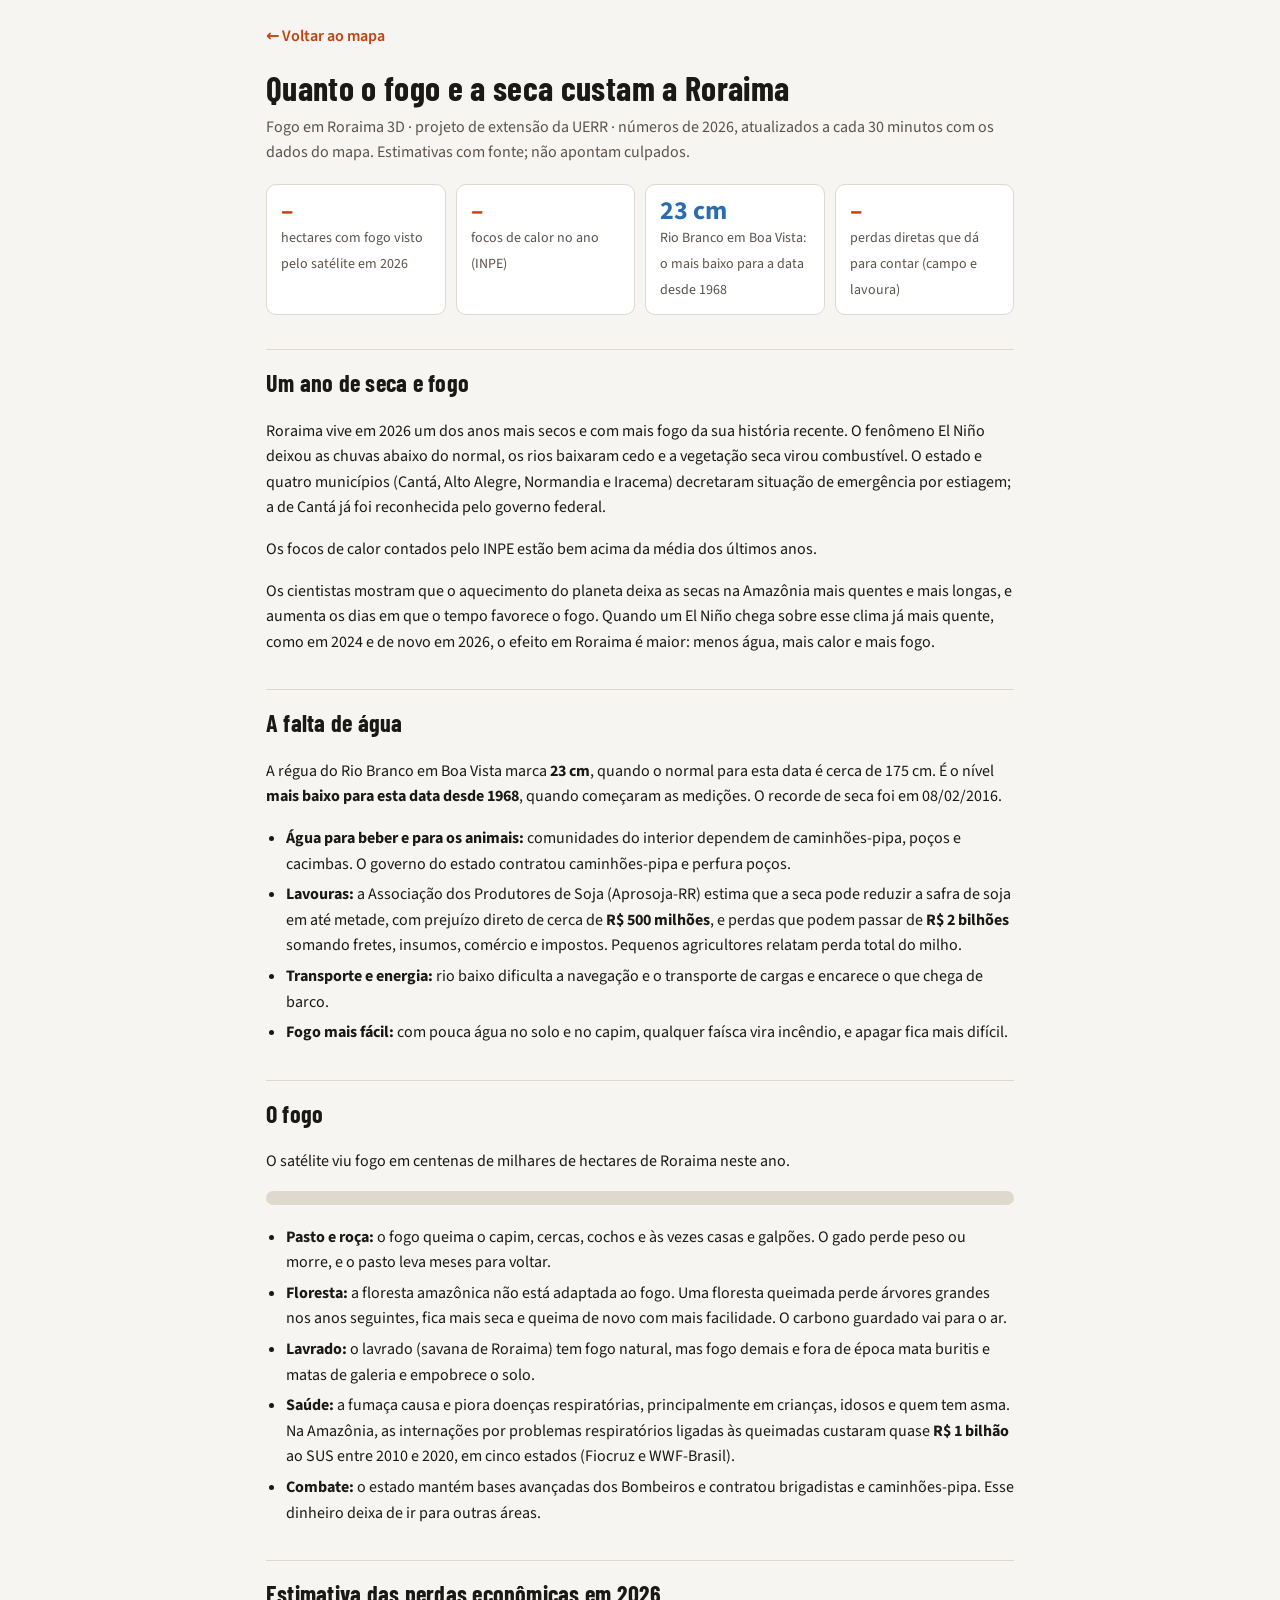
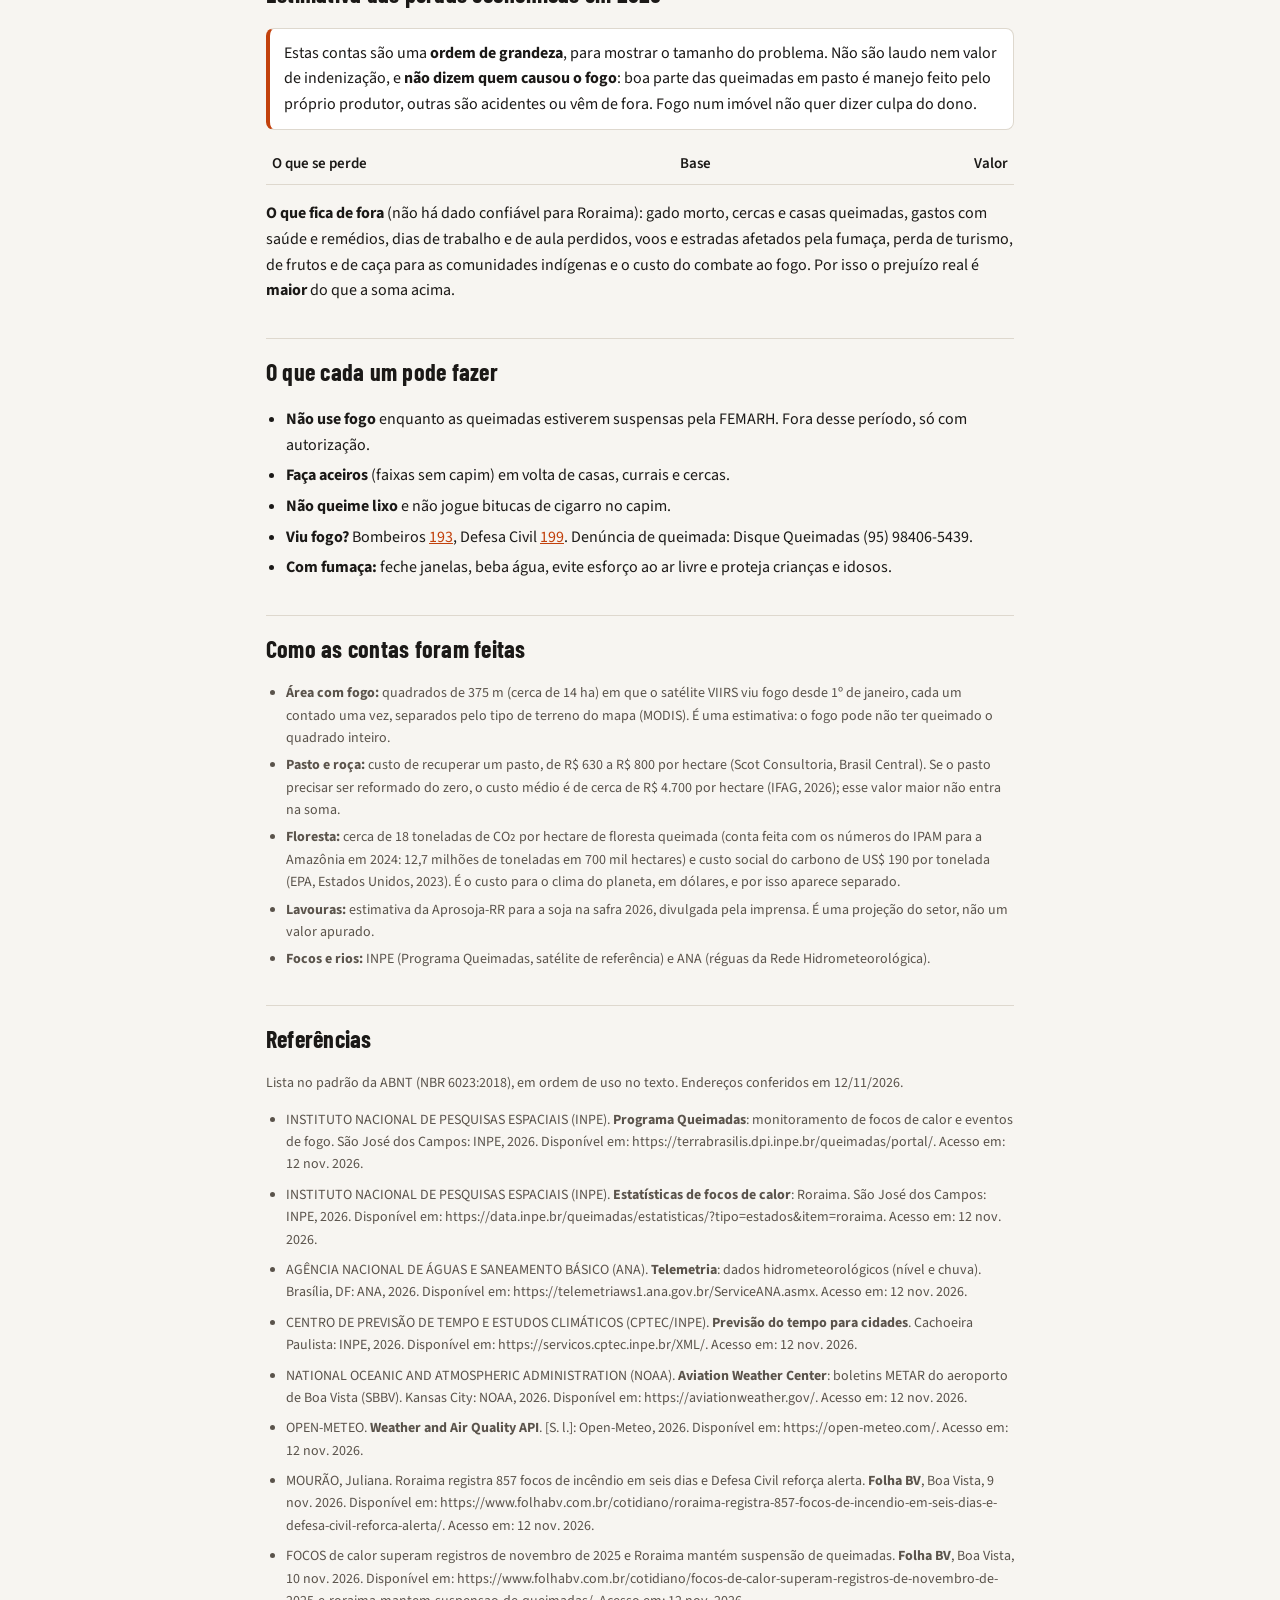
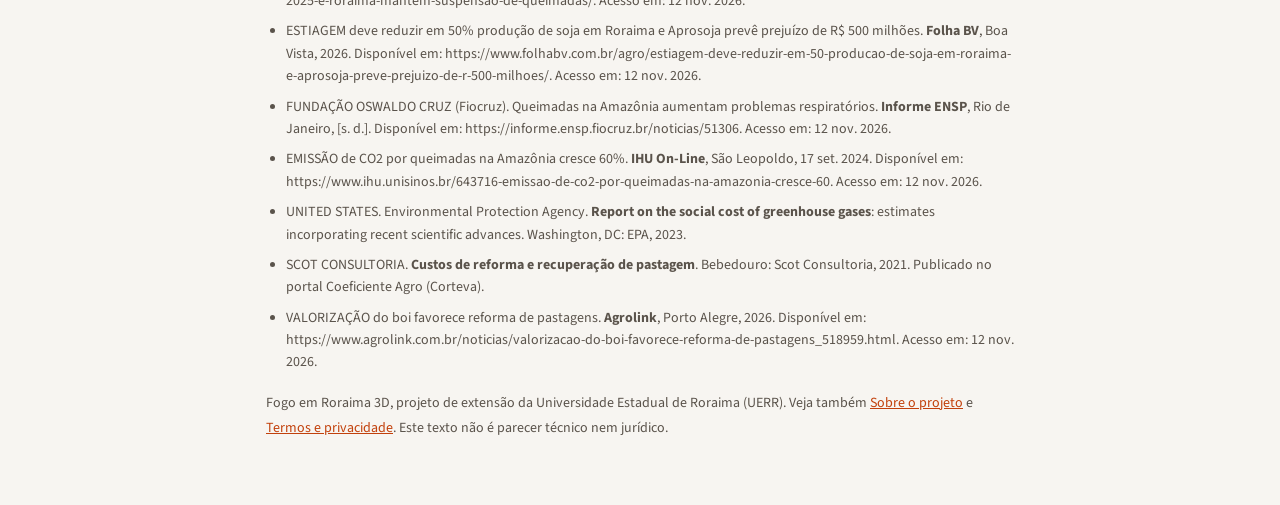
==== docs/impacto.html @ 9e8e38d8 "Relatório técnico por área; tempo medido; notícias e Diário Oficial automáticos; Resumo reorganizado" ====
<!doctype html>
<html lang="pt-BR">
<head>
<meta charset="utf-8">
<meta name="viewport" content="width=device-width,initial-scale=1">
<title>Quanto o fogo e a seca custam a Roraima – Fogo em Roraima 3D</title>
<meta name="description" content="As perdas econômicas do fogo e da seca em Roraima em 2026: pasto, floresta, lavouras, saúde e água. Estimativas com fontes, a partir dos dados de satélite do INPE e da ANA.">
<link rel="canonical" href="https://fogororaima.com.br/impacto.html">
<link rel="stylesheet" href="fonts.css">
<link rel="icon" href="favicon.ico" sizes="any">
<link rel="icon" type="image/svg+xml" href="icone.svg">
<meta property="og:title" content="Quanto o fogo e a seca custam a Roraima">
<meta property="og:description" content="Estimativas das perdas econômicas do fogo e da seca em Roraima, com fontes.">
<meta property="og:image" content="https://fogororaima.com.br/og.jpg">
<style>
:root { --bg: #f7f5f1; --ink: #1b1917; --muted: #5a534b; --line: #ded8ce; --accent: #c2410c; --card: #fff; --blue: #2b6cb0; }
@media (prefers-color-scheme: dark) { :root { --bg: #121110; --ink: #ece7df; --muted: #b3aba0; --line: #34302b; --accent: #ff7a2f; --card: #1c1a18; --blue: #6aa5e6; } }
* { box-sizing: border-box; }
body { margin: 0; background: var(--bg); color: var(--ink); font: 16px/1.6 system-ui, -apple-system, "Segoe UI", Roboto, sans-serif; }
main { max-width: 780px; margin: 0 auto; padding: 24px 16px 48px; }
a { color: var(--accent); }
.top { display: inline-block; margin-bottom: 18px; font-weight: 600; text-decoration: none; }
h1 { font-size: 30px; line-height: 1.15; margin: 0 0 8px; }
.sub { color: var(--muted); margin: 0 0 18px; }
h2 { font-size: 21px; margin: 34px 0 8px; padding-top: 14px; border-top: 1px solid var(--line); }
ul { padding-left: 20px; } li { margin: 5px 0; }
.cards { display: grid; grid-template-columns: repeat(auto-fit, minmax(165px, 1fr)); gap: 10px; margin: 16px 0; }
.card { background: var(--card); border: 1px solid var(--line); border-radius: 10px; padding: 12px 14px; }
.card b { display: block; font-size: 26px; line-height: 1.1; color: var(--accent); font-variant-numeric: tabular-nums; }
.card.blue b { color: var(--blue); }
.card span { font-size: 14px; color: var(--muted); }
.box { background: var(--card); border: 1px solid var(--line); border-left: 4px solid var(--accent); border-radius: 8px; padding: 12px 14px; margin: 14px 0; }
.box.blue { border-left-color: var(--blue); }
table { width: 100%; border-collapse: collapse; font-size: 15px; margin: 8px 0; }
td, th { text-align: left; padding: 8px 6px; border-bottom: 1px solid var(--line); vertical-align: top; }
th { font-weight: 600; } td.v { white-space: nowrap; font-weight: 600; text-align: right; font-variant-numeric: tabular-nums; }
tr.tot td { border-top: 2px solid var(--ink); font-weight: 700; }
.bar { display: flex; height: 14px; border-radius: 7px; overflow: hidden; margin: 8px 0 4px; background: var(--line); }
.bar i { display: block; height: 100%; }
.leg { display: flex; flex-wrap: wrap; gap: 4px 14px; font-size: 13.5px; color: var(--muted); }
.leg i { display: inline-block; width: 10px; height: 10px; border-radius: 2px; margin-right: 5px; }
small, .note { color: var(--muted); font-size: 14px; }
@media (max-width: 520px) { h1 { font-size: 25px; } table { font-size: 14px; } td.v { white-space: normal; } }
body { font-family: "Source Sans 3", "Segoe UI", system-ui, sans-serif; }
h1, h2 { font-family: "Barlow Condensed", "Arial Narrow", sans-serif; font-weight: 700; letter-spacing: .01em; }
h1 { font-size: 34px; } h2 { font-size: 24px; }
code { font-family: "IBM Plex Mono", ui-monospace, monospace; }
.refs li { margin: 8px 0; overflow-wrap: anywhere; }
</style>
</head>
<body>
<main>
<a class="top" href="./">← Voltar ao mapa</a>
<h1>Quanto o fogo e a seca custam a Roraima</h1>
<p class="sub">Fogo em Roraima 3D · projeto de extensão da UERR · números de <span id="ano">2026</span>, atualizados a cada 30 minutos com os dados do mapa. Estimativas com fonte; não apontam culpados.</p>

<div class="cards">
  <div class="card"><b id="cArea">–</b><span>hectares com fogo visto pelo satélite em <span class="yy">2026</span></span></div>
  <div class="card"><b id="cFocos">–</b><span>focos de calor no ano (INPE)</span></div>
  <div class="card blue"><b id="cRio">–</b><span id="cRioTx">Rio Branco em Boa Vista</span></div>
  <div class="card"><b id="cPerda">–</b><span>perdas diretas que dá para contar (campo e lavoura)</span></div>
</div>

<h2>Um ano de seca e fogo</h2>
<p>Roraima vive em <span class="yy">2026</span> um dos anos mais secos e com mais fogo da sua história recente. O fenômeno El Niño deixou as chuvas abaixo do normal, os rios baixaram cedo e a vegetação seca virou combustível. O estado e quatro municípios (Cantá, Alto Alegre, Normandia e Iracema) decretaram situação de emergência por estiagem; a de Cantá já foi reconhecida pelo governo federal.</p>
<p id="pFocos">Os focos de calor contados pelo INPE estão bem acima da média dos últimos anos.</p>
<p>Os cientistas mostram que o aquecimento do planeta deixa as secas na Amazônia mais quentes e mais longas, e aumenta os dias em que o tempo favorece o fogo. Quando um El Niño chega sobre esse clima já mais quente, como em 2024 e de novo em <span class="yy">2026</span>, o efeito em Roraima é maior: menos água, mais calor e mais fogo.</p>

<h2>A falta de água</h2>
<p id="pRio">O Rio Branco, em Boa Vista, está entre os níveis mais baixos já medidos para esta época do ano.</p>
<ul>
  <li><b>Água para beber e para os animais:</b> comunidades do interior dependem de caminhões-pipa, poços e cacimbas. O governo do estado contratou caminhões-pipa e perfura poços.</li>
  <li><b>Lavouras:</b> a Associação dos Produtores de Soja (Aprosoja-RR) estima que a seca pode reduzir a safra de soja em até metade, com prejuízo direto de cerca de <b>R$ 500 milhões</b>, e perdas que podem passar de <b>R$ 2 bilhões</b> somando fretes, insumos, comércio e impostos. Pequenos agricultores relatam perda total do milho.</li>
  <li><b>Transporte e energia:</b> rio baixo dificulta a navegação e o transporte de cargas e encarece o que chega de barco.</li>
  <li><b>Fogo mais fácil:</b> com pouca água no solo e no capim, qualquer faísca vira incêndio, e apagar fica mais difícil.</li>
</ul>

<h2>O fogo</h2>
<p id="pArea">O satélite viu fogo em centenas de milhares de hectares de Roraima neste ano.</p>
<div class="bar" id="bar"></div>
<div class="leg" id="leg"></div>
<p id="pTi"></p>
<ul>
  <li><b>Pasto e roça:</b> o fogo queima o capim, cercas, cochos e às vezes casas e galpões. O gado perde peso ou morre, e o pasto leva meses para voltar.</li>
  <li><b>Floresta:</b> a floresta amazônica não está adaptada ao fogo. Uma floresta queimada perde árvores grandes nos anos seguintes, fica mais seca e queima de novo com mais facilidade. O carbono guardado vai para o ar.</li>
  <li><b>Lavrado:</b> o lavrado (savana de Roraima) tem fogo natural, mas fogo demais e fora de época mata buritis e matas de galeria e empobrece o solo.</li>
  <li><b>Saúde:</b> a fumaça causa e piora doenças respiratórias, principalmente em crianças, idosos e quem tem asma. Na Amazônia, as internações por problemas respiratórios ligadas às queimadas custaram quase <b>R$ 1 bilhão</b> ao SUS entre 2010 e 2020, em cinco estados (Fiocruz e WWF-Brasil).</li>
  <li><b>Combate:</b> o estado mantém bases avançadas dos Bombeiros e contratou brigadistas e caminhões-pipa. Esse dinheiro deixa de ir para outras áreas.</li>
</ul>

<h2>Estimativa das perdas econômicas em <span class="yy">2026</span></h2>
<div class="box">Estas contas são uma <b>ordem de grandeza</b>, para mostrar o tamanho do problema. Não são laudo nem valor de indenização, e <b>não dizem quem causou o fogo</b>: boa parte das queimadas em pasto é manejo feito pelo próprio produtor, outras são acidentes ou vêm de fora. Fogo num imóvel não quer dizer culpa do dono.</div>
<table>
  <thead><tr><th>O que se perde</th><th>Base</th><th style="text-align:right">Valor</th></tr></thead>
  <tbody id="tbl"></tbody>
</table>
<p class="note" id="tblNote"></p>
<p><b>O que fica de fora</b> (não há dado confiável para Roraima): gado morto, cercas e casas queimadas, gastos com saúde e remédios, dias de trabalho e de aula perdidos, voos e estradas afetados pela fumaça, perda de turismo, de frutos e de caça para as comunidades indígenas e o custo do combate ao fogo. Por isso o prejuízo real é <b>maior</b> do que a soma acima.</p>

<h2>O que cada um pode fazer</h2>
<ul>
  <li><b>Não use fogo</b> enquanto as queimadas estiverem suspensas pela FEMARH. Fora desse período, só com autorização.</li>
  <li><b>Faça aceiros</b> (faixas sem capim) em volta de casas, currais e cercas.</li>
  <li><b>Não queime lixo</b> e não jogue bitucas de cigarro no capim.</li>
  <li><b>Viu fogo?</b> Bombeiros <a href="tel:193">193</a>, Defesa Civil <a href="tel:199">199</a>. Denúncia de queimada: Disque Queimadas (95) 98406-5439.</li>
  <li><b>Com fumaça:</b> feche janelas, beba água, evite esforço ao ar livre e proteja crianças e idosos.</li>
</ul>

<h2>Como as contas foram feitas</h2>
<ul class="note">
  <li><b>Área com fogo:</b> quadrados de 375 m (cerca de 14 ha) em que o satélite VIIRS viu fogo desde 1º de janeiro, cada um contado uma vez, separados pelo tipo de terreno do mapa (MODIS). É uma estimativa: o fogo pode não ter queimado o quadrado inteiro.</li>
  <li><b>Pasto e roça:</b> custo de recuperar um pasto, de R$ 630 a R$ 800 por hectare (Scot Consultoria, Brasil Central). Se o pasto precisar ser reformado do zero, o custo médio é de cerca de R$ 4.700 por hectare (IFAG, 2026); esse valor maior não entra na soma.</li>
  <li><b>Floresta:</b> cerca de 18 toneladas de CO₂ por hectare de floresta queimada (conta feita com os números do IPAM para a Amazônia em 2024: 12,7 milhões de toneladas em 700 mil hectares) e custo social do carbono de US$ 190 por tonelada (EPA, Estados Unidos, 2023). É o custo para o clima do planeta, em dólares, e por isso aparece separado.</li>
  <li><b>Lavouras:</b> estimativa da Aprosoja-RR para a soja na safra <span class="yy">2026</span>, divulgada pela imprensa. É uma projeção do setor, não um valor apurado.</li>
  <li><b>Focos e rios:</b> INPE (Programa Queimadas, satélite de referência) e ANA (réguas da Rede Hidrometeorológica).</li>
</ul>

<h2>Referências</h2>
<p class="note">Lista no padrão da ABNT (NBR 6023:2018), em ordem de uso no texto. Endereços conferidos em 12/11/2026.</p>
<ul class="note refs">
  <li>INSTITUTO NACIONAL DE PESQUISAS ESPACIAIS (INPE). <b>Programa Queimadas</b>: monitoramento de focos de calor e eventos de fogo. São José dos Campos: INPE, 2026. Disponível em: https://terrabrasilis.dpi.inpe.br/queimadas/portal/. Acesso em: 12 nov. 2026.</li>
  <li>INSTITUTO NACIONAL DE PESQUISAS ESPACIAIS (INPE). <b>Estatísticas de focos de calor</b>: Roraima. São José dos Campos: INPE, 2026. Disponível em: https://data.inpe.br/queimadas/estatisticas/?tipo=estados&amp;item=roraima. Acesso em: 12 nov. 2026.</li>
  <li>AGÊNCIA NACIONAL DE ÁGUAS E SANEAMENTO BÁSICO (ANA). <b>Telemetria</b>: dados hidrometeorológicos (nível e chuva). Brasília, DF: ANA, 2026. Disponível em: https://telemetriaws1.ana.gov.br/ServiceANA.asmx. Acesso em: 12 nov. 2026.</li>
  <li>CENTRO DE PREVISÃO DE TEMPO E ESTUDOS CLIMÁTICOS (CPTEC/INPE). <b>Previsão do tempo para cidades</b>. Cachoeira Paulista: INPE, 2026. Disponível em: https://servicos.cptec.inpe.br/XML/. Acesso em: 12 nov. 2026.</li>
  <li>NATIONAL OCEANIC AND ATMOSPHERIC ADMINISTRATION (NOAA). <b>Aviation Weather Center</b>: boletins METAR do aeroporto de Boa Vista (SBBV). Kansas City: NOAA, 2026. Disponível em: https://aviationweather.gov/. Acesso em: 12 nov. 2026.</li>
  <li>OPEN-METEO. <b>Weather and Air Quality API</b>. [S. l.]: Open-Meteo, 2026. Disponível em: https://open-meteo.com/. Acesso em: 12 nov. 2026.</li>
  <li>MOURÃO, Juliana. Roraima registra 857 focos de incêndio em seis dias e Defesa Civil reforça alerta. <b>Folha BV</b>, Boa Vista, 9 nov. 2026. Disponível em: https://www.folhabv.com.br/cotidiano/roraima-registra-857-focos-de-incendio-em-seis-dias-e-defesa-civil-reforca-alerta/. Acesso em: 12 nov. 2026.</li>
  <li>FOCOS de calor superam registros de novembro de 2025 e Roraima mantém suspensão de queimadas. <b>Folha BV</b>, Boa Vista, 10 nov. 2026. Disponível em: https://www.folhabv.com.br/cotidiano/focos-de-calor-superam-registros-de-novembro-de-2025-e-roraima-mantem-suspensao-de-queimadas/. Acesso em: 12 nov. 2026.</li>
  <li>ESTIAGEM deve reduzir em 50% produção de soja em Roraima e Aprosoja prevê prejuízo de R$ 500 milhões. <b>Folha BV</b>, Boa Vista, 2026. Disponível em: https://www.folhabv.com.br/agro/estiagem-deve-reduzir-em-50-producao-de-soja-em-roraima-e-aprosoja-preve-prejuizo-de-r-500-milhoes/. Acesso em: 12 nov. 2026.</li>
  <li>FUNDAÇÃO OSWALDO CRUZ (Fiocruz). Queimadas na Amazônia aumentam problemas respiratórios. <b>Informe ENSP</b>, Rio de Janeiro, [s. d.]. Disponível em: https://informe.ensp.fiocruz.br/noticias/51306. Acesso em: 12 nov. 2026.</li>
  <li>EMISSÃO de CO2 por queimadas na Amazônia cresce 60%. <b>IHU On-Line</b>, São Leopoldo, 17 set. 2024. Disponível em: https://www.ihu.unisinos.br/643716-emissao-de-co2-por-queimadas-na-amazonia-cresce-60. Acesso em: 12 nov. 2026.</li>
  <li>UNITED STATES. Environmental Protection Agency. <b>Report on the social cost of greenhouse gases</b>: estimates incorporating recent scientific advances. Washington, DC: EPA, 2023.</li>
  <li>SCOT CONSULTORIA. <b>Custos de reforma e recuperação de pastagem</b>. Bebedouro: Scot Consultoria, 2021. Publicado no portal Coeficiente Agro (Corteva).</li>
  <li>VALORIZAÇÃO do boi favorece reforma de pastagens. <b>Agrolink</b>, Porto Alegre, 2026. Disponível em: https://www.agrolink.com.br/noticias/valorizacao-do-boi-favorece-reforma-de-pastagens_518959.html. Acesso em: 12 nov. 2026.</li>
</ul>
<p><small>Fogo em Roraima 3D, projeto de extensão da Universidade Estadual de Roraima (UERR). Veja também <a href="sobre.html">Sobre o projeto</a> e <a href="termos.html">Termos e privacidade</a>. Este texto não é parecer técnico nem jurídico.</small></p>
</main>
<script>
(async () => {
  const get = f => fetch(f).then(r => r.ok ? r.json() : null).catch(() => null);
  const [I, H, S] = await Promise.all([get('impacto.json'), get('historico.json'), get('seca.json')]);
  const $ = id => document.getElementById(id), n0 = v => Math.round(v).toLocaleString('pt-BR');
  const mi = v => v >= 1e9 ? 'R$ ' + (v / 1e9).toLocaleString('pt-BR', { maximumFractionDigits: 1 }) + (v >= 2e9 ? ' bilhões' : ' bilhão') : 'R$ ' + n0(v / 1e6) + ' milhões';
  const usd = v => 'US$ ' + n0(v / 1e6) + ' milhões';
  if (I) document.querySelectorAll('.yy').forEach(e => e.textContent = I.ano);
  if (I) {
    const P = I.porTipo, pasto = (P['Campo ou pasto'] || 0) + (P['Agricultura'] || 0), flor = P['Floresta'] || 0, lav = P['Lavrado / savana'] || 0;
    $('cArea').textContent = n0(I.totalHa);
    $('pArea').innerHTML = 'Desde 1º de janeiro, o satélite viu fogo em cerca de <b>' + n0(I.totalHa) + ' hectares</b> de Roraima (' + n0(I.totalHa / 100) + ' km², cerca de ' + (I.totalHa / 22364400 * 100).toLocaleString('pt-BR', { maximumFractionDigits: 1 }) + '% da área do estado). Por tipo de terreno:';
    const cols = { 'Campo ou pasto': '#d08a2e', 'Floresta': '#2f6b3a', 'Lavrado / savana': '#b9a45a', 'Agricultura': '#e0b84a' };
    const parts = Object.entries(P).filter(([, v]) => v / I.totalHa >= 0.005);
    $('bar').innerHTML = parts.map(([k, v]) => '<i style="width:' + (v / I.totalHa * 100).toFixed(1) + '%;background:' + (cols[k] || '#888') + '" title="' + k + '"></i>').join('');
    $('leg').innerHTML = parts.map(([k, v]) => '<span><i style="background:' + (cols[k] || '#888') + '"></i>' + k + ': ' + n0(v) + ' ha (' + Math.round(v / I.totalHa * 100) + '%)</span>').join('');
    $('pTi').innerHTML = 'Cerca de <b>' + n0(I.tiHa) + ' hectares</b> (' + Math.round(I.tiHa / I.totalHa * 100) + '%) ficam dentro de Terras Indígenas, onde vivem comunidades que dependem da roça, da caça e da água dos igarapés.';
    // money: pasture recovery (low/high), forest carbon (USD), soy losses (sector estimate)
    const pLo = pasto * 630, pHi = pasto * 800, carb = flor * 18 * 190, soja = 500e6;
    $('cPerda').textContent = mi(pLo + soja) + '+';
    $('tbl').innerHTML =
      '<tr><td>Recuperar pasto e roça queimados</td><td>' + n0(pasto) + ' ha × R$ 630 a R$ 800</td><td class="v">' + mi(pLo) + ' a ' + mi(pHi) + '</td></tr>' +
      '<tr><td>Soja perdida na seca (Aprosoja-RR)</td><td>quebra de até 50% da safra</td><td class="v">' + mi(soja) + '</td></tr>' +
      '<tr class="tot"><td>Perdas diretas que dá para contar</td><td></td><td class="v">' + mi(pLo + soja) + ' a ' + mi(pHi + soja) + '</td></tr>' +
      '<tr><td>Efeito na economia (fretes, comércio, impostos)</td><td>projeção da Aprosoja-RR</td><td class="v">até R$ 2 bilhões</td></tr>' +
      '<tr><td>Custo para o clima: carbono da floresta queimada</td><td>' + n0(flor) + ' ha × 18 t CO₂ × US$ 190</td><td class="v">≈ ' + usd(carb) + '</td></tr>' +
      '<tr><td>Lavrado queimado</td><td>' + n0(lav) + ' ha</td><td class="v">sem valor em reais</td></tr>';
    $('tblNote').textContent = 'Área com fogo atualizada com os dados do mapa. Valores por hectare e da soja: fontes na seção "Como as contas foram feitas".';
  }
  if (H && H.anos && H.anos[H.ano]) {
    const y = H.ano, cur = H.anos[y].reduce((a, b) => a + b, 0), prev = (H.anos[y - 1] || []).reduce((a, b) => a + b, 0);
    const full = +H.ate.slice(5, 7) - 1, past = Object.keys(H.anos).map(Number).filter(a => a >= 1999 && a < y);
    const upTo = arr => arr.slice(0, full).reduce((a, b) => a + b, 0), avg = past.reduce((s, a) => s + upTo(H.anos[a]), 0) / past.length;
    const pct = Math.round((upTo(H.anos[y]) / avg - 1) * 100);
    $('cFocos').textContent = n0(cur);
    const mes = ['janeiro', 'fevereiro', 'março', 'abril', 'maio', 'junho', 'julho', 'agosto', 'setembro', 'outubro', 'novembro', 'dezembro'][full - 1];
    $('pFocos').innerHTML = 'O INPE já contou <b>' + n0(cur) + ' focos de calor</b> em Roraima em ' + y + ' (até ' + H.ate.split('-').reverse().slice(0, 2).join('/') + ')' + (prev && cur > prev ? ', mais do que em todo o ano de ' + (y - 1) + ' (' + n0(prev) + ')' : '') + '. De janeiro a ' + mes + ', foram ' + n0(upTo(H.anos[y])) + ' focos, <b>' + Math.abs(pct) + '% ' + (pct >= 0 ? 'acima' : 'abaixo') + ' da média</b> desde ' + past[0] + '.';
  }
  const st = S && S.stations && S.stations.find(s => s.code === '14620000');
  if (st && st.last) {
    $('cRio').textContent = n0(st.last.cm) + ' cm';
    $('cRioTx').textContent = 'Rio Branco em Boa Vista' + (st.rank === 1 ? ': o mais baixo para a data desde ' + st.firstYear : '');
    $('pRio').innerHTML = 'A régua do Rio Branco em Boa Vista marca <b>' + n0(st.last.cm) + ' cm</b>' + (st.med ? ', quando o normal para esta data é cerca de ' + n0(st.med) + ' cm' : '') + (st.rank === 1 ? '. É o nível <b>mais baixo para esta data desde ' + st.firstYear + '</b>, quando começaram as medições' : '') + '. O recorde de seca foi em ' + (st.record ? st.record.date.split('-').reverse().join('/') : '2016') + '.';
  }
})();
</script>
</body>
</html>
---- docs/fonts.css ----
/* Fontes servidas pelo próprio site (antes vinham do Google Fonts), só o subconjunto latino */
@font-face {
  font-family: 'Barlow Condensed';
  font-style: normal;
  font-weight: 600;
  font-display: swap;
  src: url(fonts/BarlowCondensed-600.woff2) format('woff2');
  unicode-range: U+0000-00FF, U+0131, U+0152-0153, U+02BB-02BC, U+02C6, U+02DA, U+02DC, U+0304, U+0308, U+0329, U+2000-206F, U+20AC, U+2122, U+2191, U+2193, U+2212, U+2215, U+FEFF, U+FFFD;
}
@font-face {
  font-family: 'Barlow Condensed';
  font-style: normal;
  font-weight: 700;
  font-display: swap;
  src: url(fonts/BarlowCondensed-700.woff2) format('woff2');
  unicode-range: U+0000-00FF, U+0131, U+0152-0153, U+02BB-02BC, U+02C6, U+02DA, U+02DC, U+0304, U+0308, U+0329, U+2000-206F, U+20AC, U+2122, U+2191, U+2193, U+2212, U+2215, U+FEFF, U+FFFD;
}
@font-face {
  font-family: 'IBM Plex Mono';
  font-style: normal;
  font-weight: 400;
  font-display: swap;
  src: url(fonts/IBMPlexMono-400.woff2) format('woff2');
  unicode-range: U+0000-00FF, U+0131, U+0152-0153, U+02BB-02BC, U+02C6, U+02DA, U+02DC, U+0304, U+0308, U+0329, U+2000-206F, U+20AC, U+2122, U+2191, U+2193, U+2212, U+2215, U+FEFF, U+FFFD;
}
@font-face {
  font-family: 'IBM Plex Mono';
  font-style: normal;
  font-weight: 500 600;
  font-display: swap;
  src: url(fonts/IBMPlexMono-500.woff2) format('woff2');
  unicode-range: U+0000-00FF, U+0131, U+0152-0153, U+02BB-02BC, U+02C6, U+02DA, U+02DC, U+0304, U+0308, U+0329, U+2000-206F, U+20AC, U+2122, U+2191, U+2193, U+2212, U+2215, U+FEFF, U+FFFD;
}
@font-face {
  font-family: 'Source Sans 3';
  font-style: normal;
  font-weight: 400;
  font-display: swap;
  src: url(fonts/SourceSans3-400.woff2) format('woff2');
  unicode-range: U+0000-00FF, U+0131, U+0152-0153, U+02BB-02BC, U+02C6, U+02DA, U+02DC, U+0304, U+0308, U+0329, U+2000-206F, U+20AC, U+2122, U+2191, U+2193, U+2212, U+2215, U+FEFF, U+FFFD;
}
@font-face {
  font-family: 'Source Sans 3';
  font-style: normal;
  font-weight: 600 700;
  font-display: swap;
  src: url(fonts/SourceSans3-600.woff2) format('woff2');
  unicode-range: U+0000-00FF, U+0131, U+0152-0153, U+02BB-02BC, U+02C6, U+02DA, U+02DC, U+0304, U+0308, U+0329, U+2000-206F, U+20AC, U+2122, U+2191, U+2193, U+2212, U+2215, U+FEFF, U+FFFD;
}
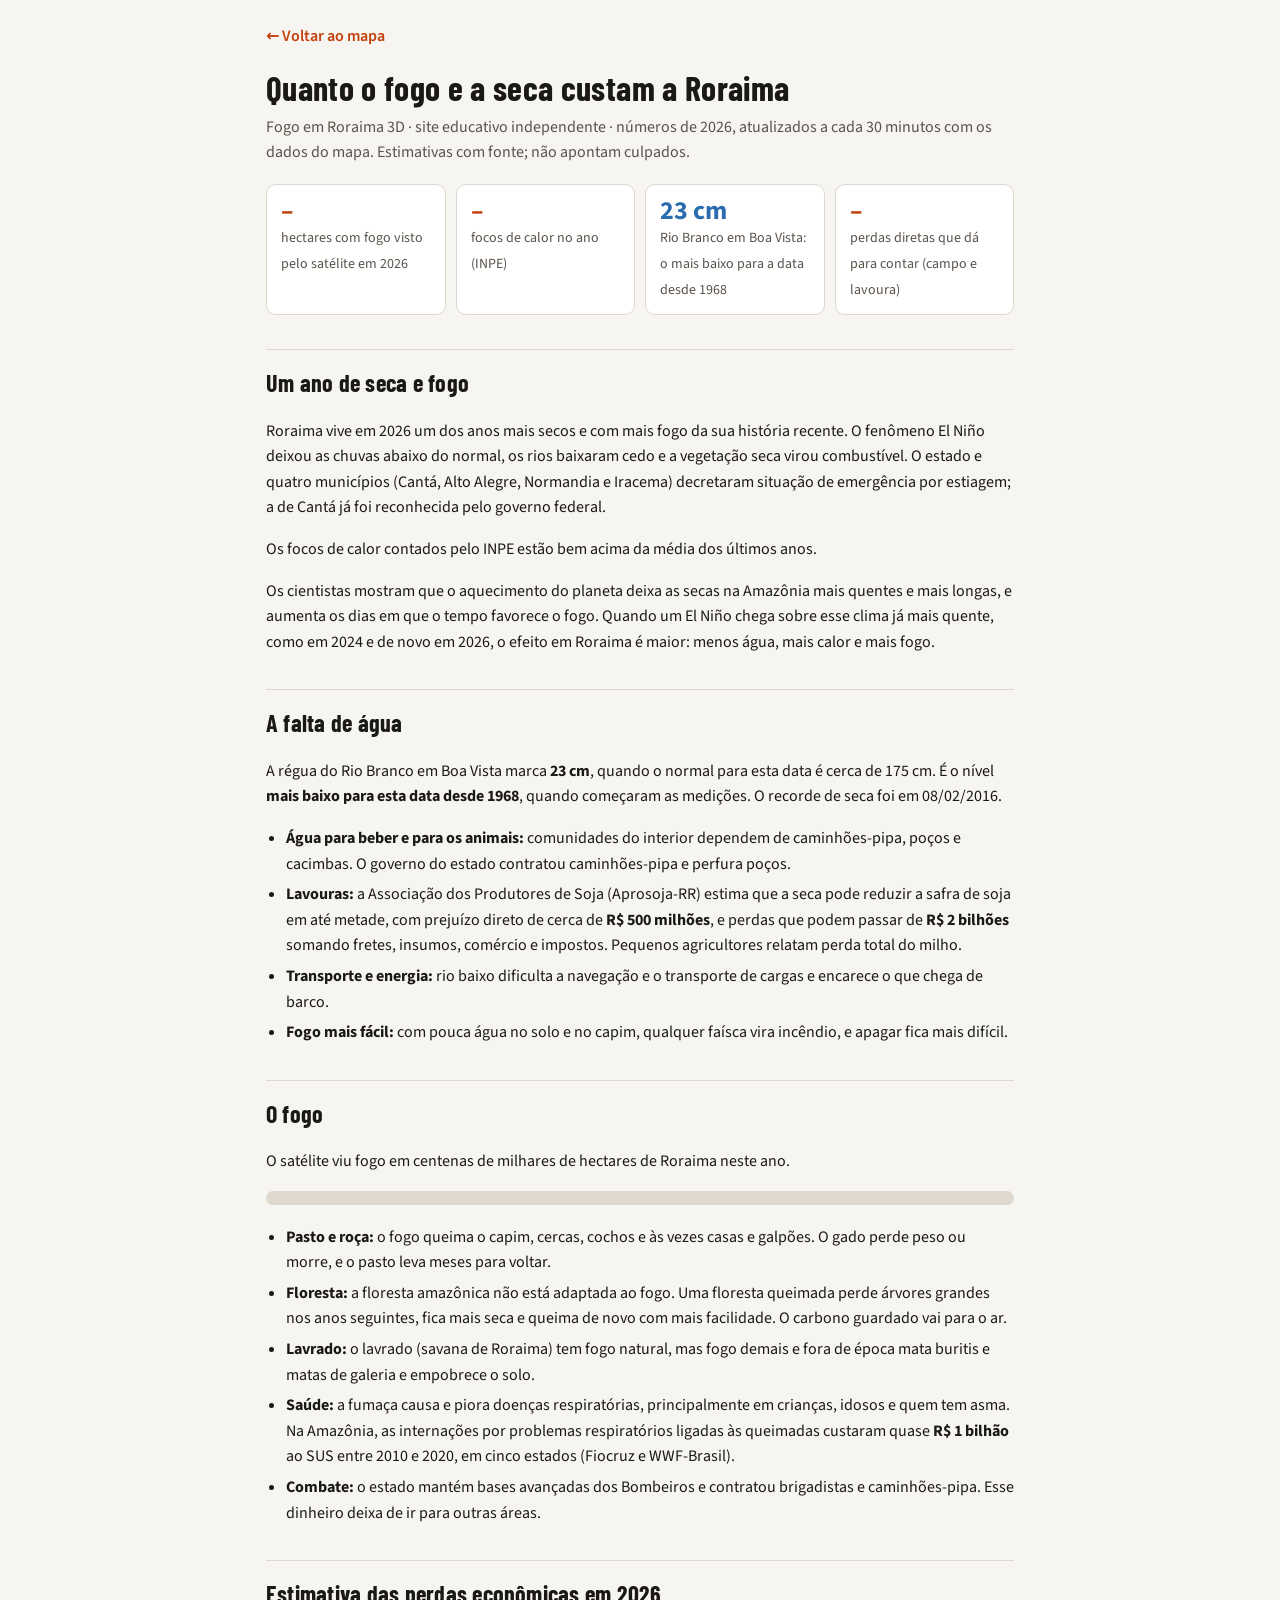
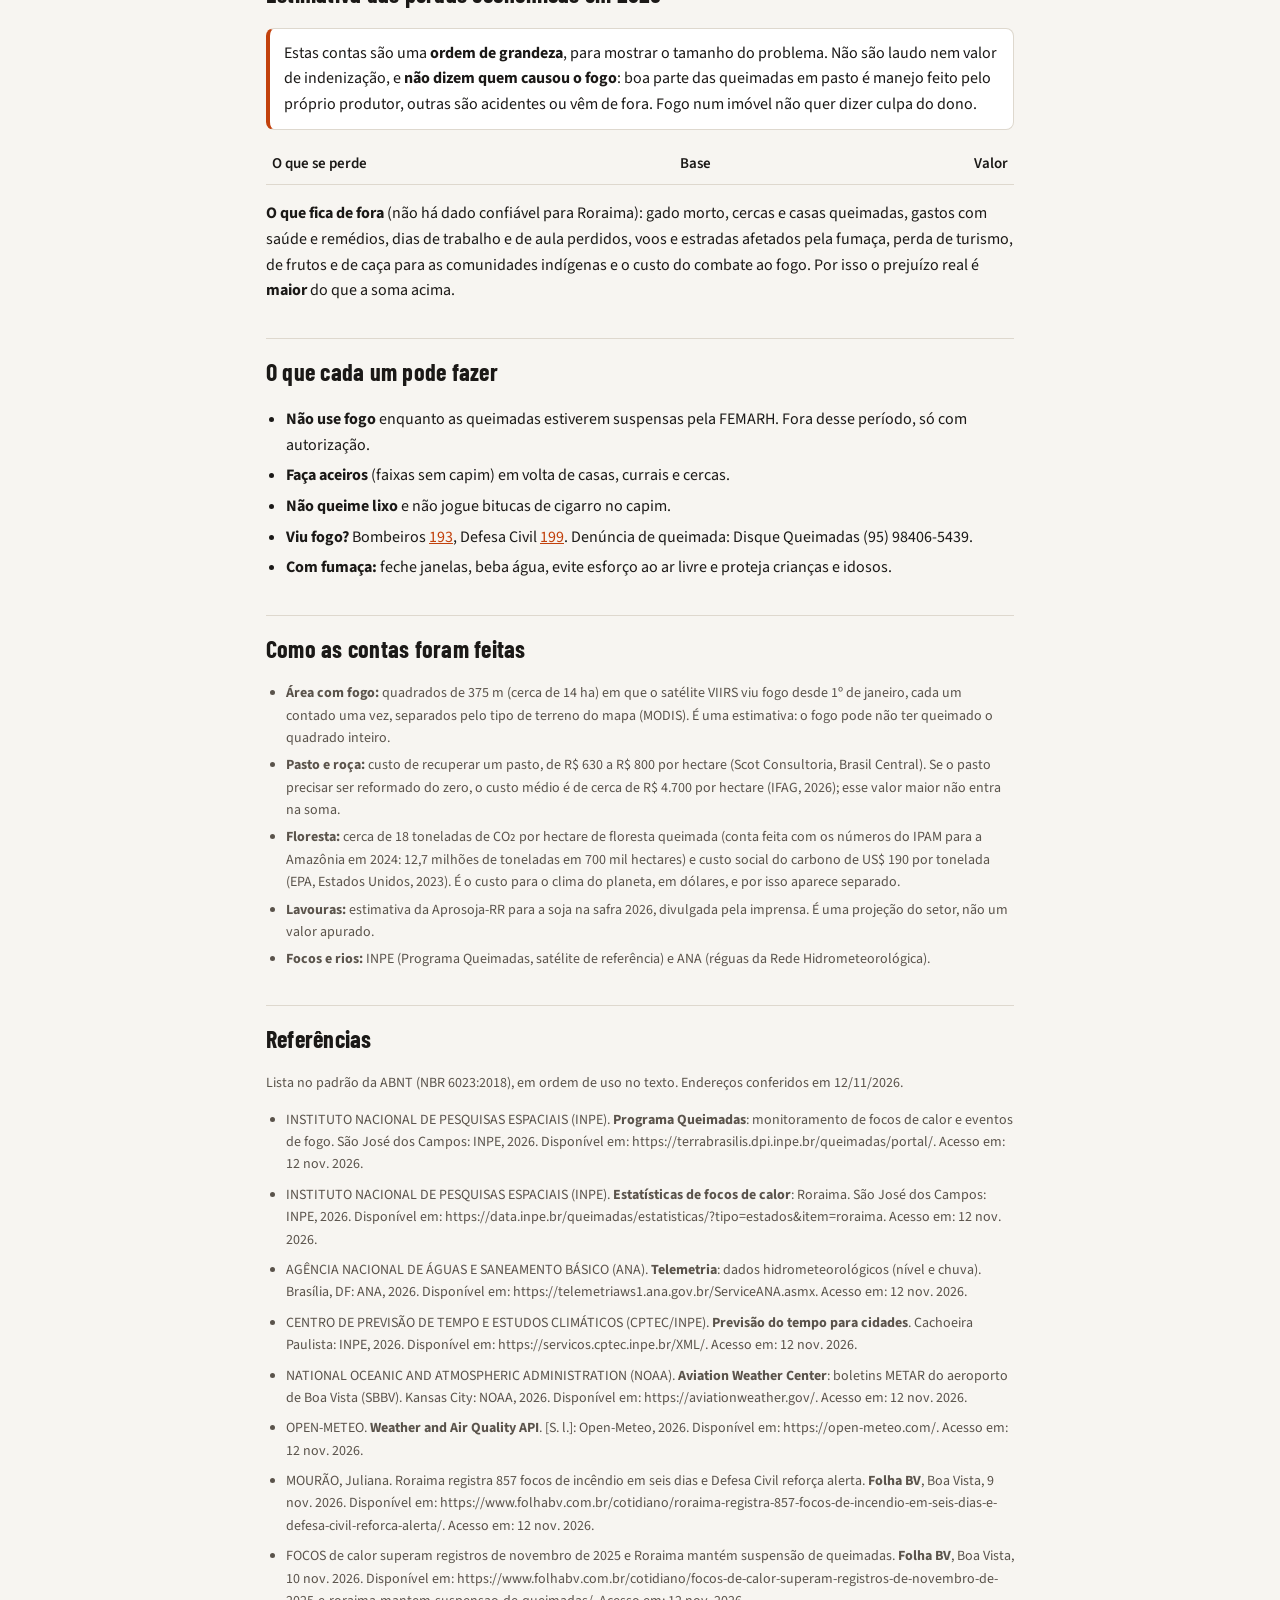
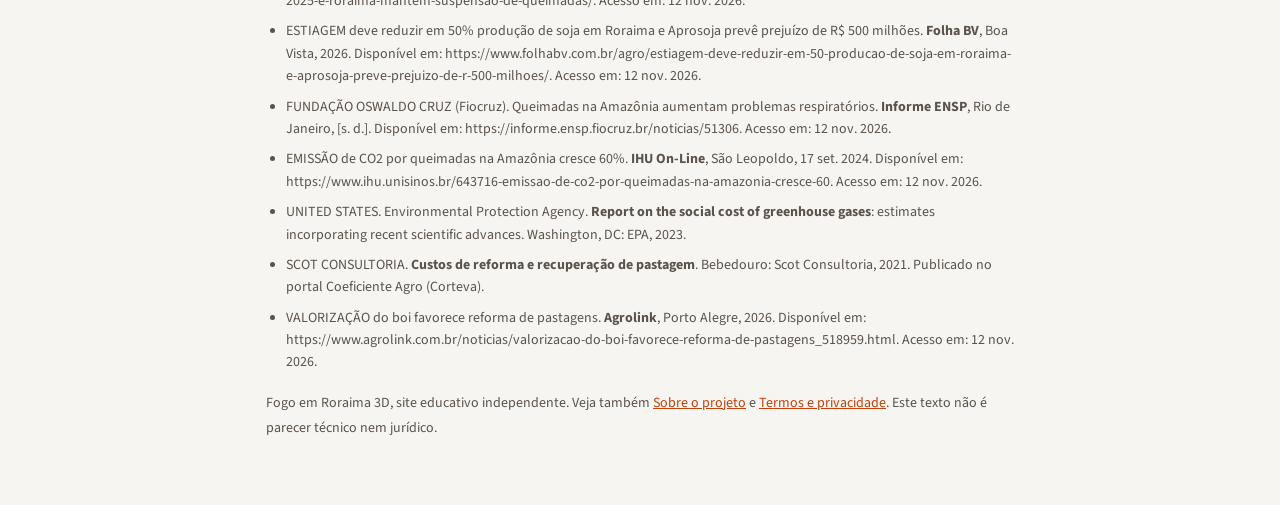
==== commit 14963068: "Retirar menções à UERR e à orientação: site educativo independente Co-Authored-By: Claude Opus 5.5 <" ====
--- a/docs/impacto.html
+++ b/docs/impacto.html
@@ -52,7 +52,7 @@
 <main>
 <a class="top" href="./">← Voltar ao mapa</a>
 <h1>Quanto o fogo e a seca custam a Roraima</h1>
-<p class="sub">Fogo em Roraima 3D · projeto de extensão da UERR · números de <span id="ano">2026</span>, atualizados a cada 30 minutos com os dados do mapa. Estimativas com fonte; não apontam culpados.</p>
+<p class="sub">Fogo em Roraima 3D · site educativo independente · números de <span id="ano">2026</span>, atualizados a cada 30 minutos com os dados do mapa. Estimativas com fonte; não apontam culpados.</p>
 
 <div class="cards">
   <div class="card"><b id="cArea">–</b><span>hectares com fogo visto pelo satélite em <span class="yy">2026</span></span></div>
@@ -133,7 +133,7 @@
   <li>SCOT CONSULTORIA. <b>Custos de reforma e recuperação de pastagem</b>. Bebedouro: Scot Consultoria, 2021. Publicado no portal Coeficiente Agro (Corteva).</li>
   <li>VALORIZAÇÃO do boi favorece reforma de pastagens. <b>Agrolink</b>, Porto Alegre, 2026. Disponível em: https://www.agrolink.com.br/noticias/valorizacao-do-boi-favorece-reforma-de-pastagens_518959.html. Acesso em: 12 nov. 2026.</li>
 </ul>
-<p><small>Fogo em Roraima 3D, projeto de extensão da Universidade Estadual de Roraima (UERR). Veja também <a href="sobre.html">Sobre o projeto</a> e <a href="termos.html">Termos e privacidade</a>. Este texto não é parecer técnico nem jurídico.</small></p>
+<p><small>Fogo em Roraima 3D, site educativo independente. Veja também <a href="sobre.html">Sobre o projeto</a> e <a href="termos.html">Termos e privacidade</a>. Este texto não é parecer técnico nem jurídico.</small></p>
 </main>
 <script>
 (async () => {
